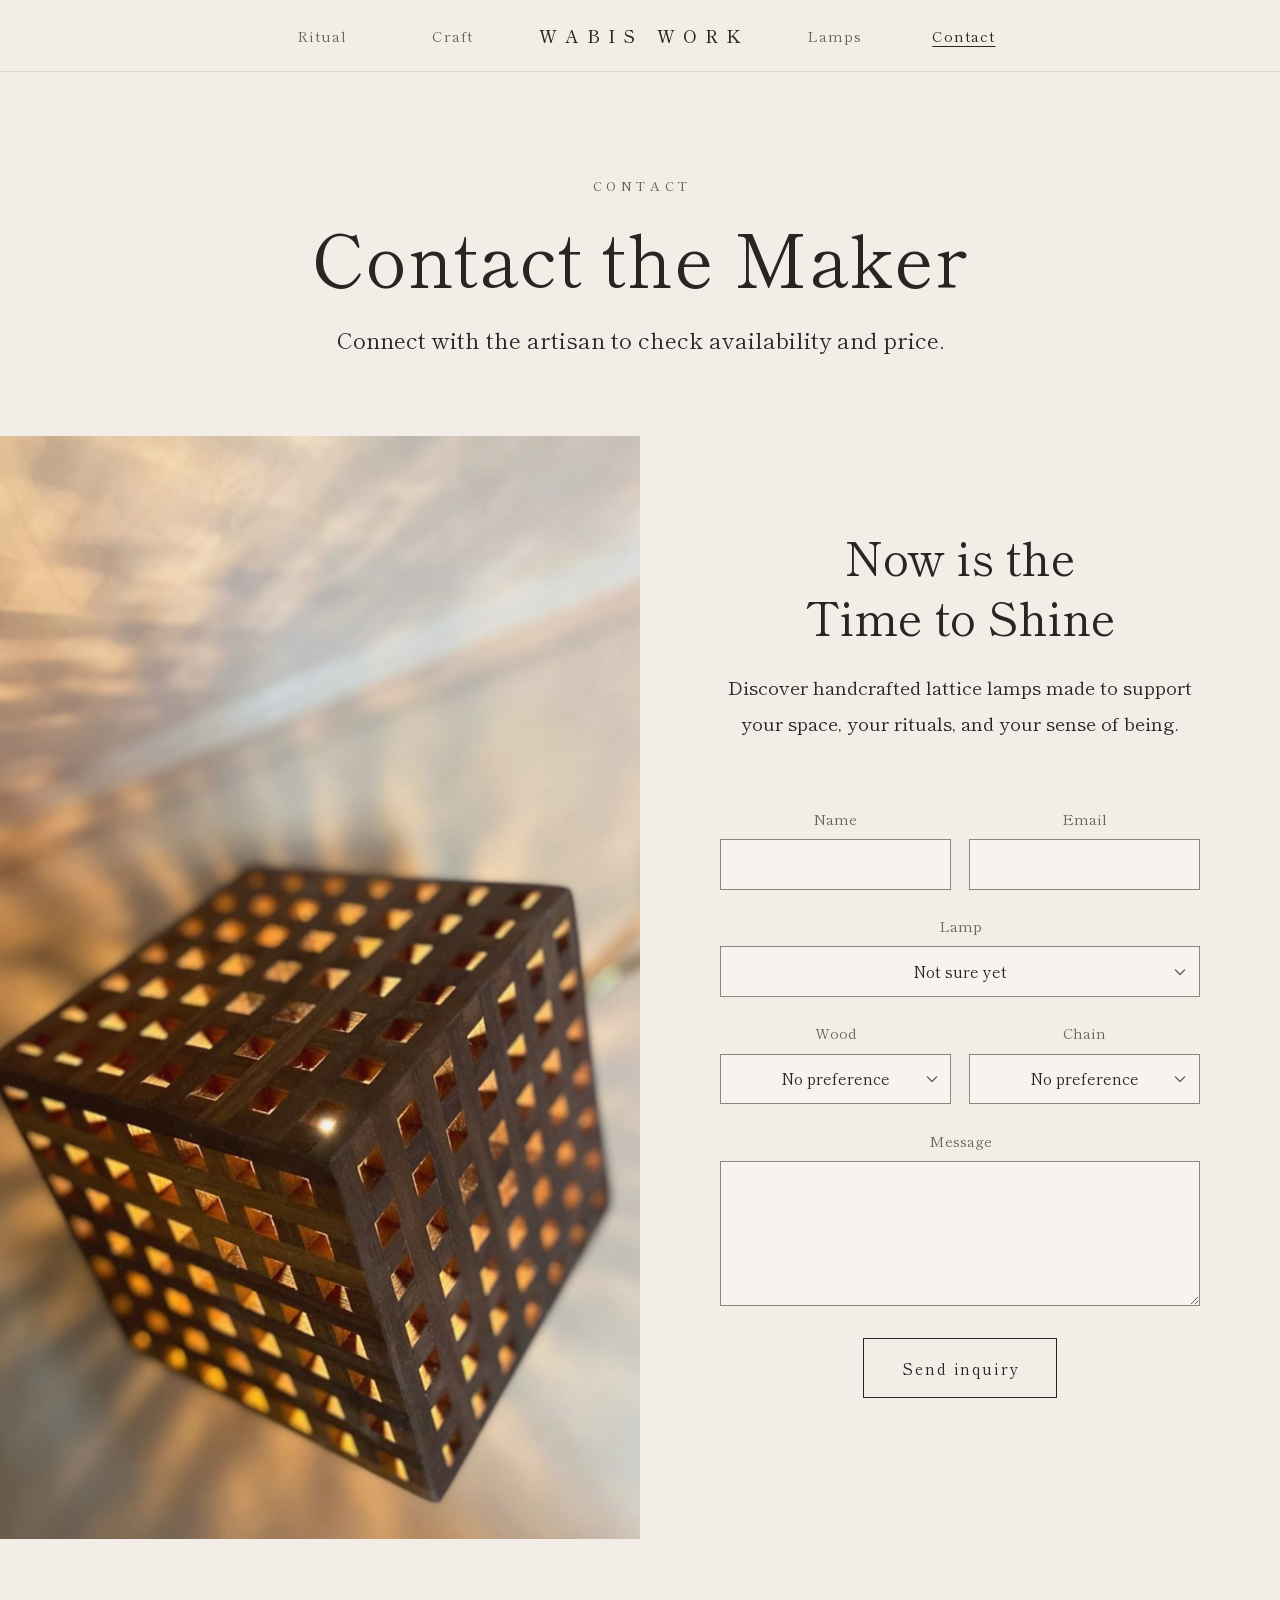
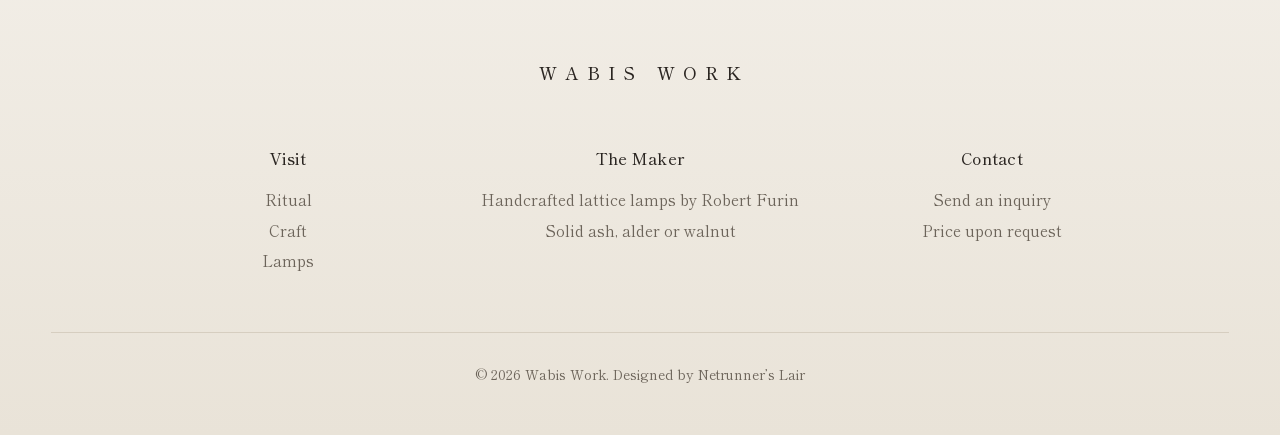
==== contact.html @ 028dddb4 "Multi-page site and side-by-side intro" ====
<!doctype html>
<html lang="en">
<head>
<meta charset="utf-8">
<meta name="viewport" content="width=device-width, initial-scale=1">
<title>Contact | Wabis Work</title>
<meta name="description" content="Contact Robert Furin of Wabis Work to check availability and price.">
<!-- DRAFT: keeps search engines away while this is a preview. Remove at launch. -->
<meta name="robots" content="noindex, nofollow">
<meta name="theme-color" content="#F2EEE7">
<meta property="og:type" content="website">
<meta property="og:title" content="Contact | Wabis Work">
<meta property="og:description" content="Contact Robert Furin of Wabis Work to check availability and price.">
<meta property="og:image" content="https://alexblakepires-lgtm.github.io/wabis-work/images/og.jpg">
<meta name="twitter:card" content="summary_large_image">
<link rel="icon" href="data:,">
<link rel="preload" href="fonts/shippori-mincho-latin-400-normal.woff2" as="font" type="font/woff2" crossorigin>
<link rel="stylesheet" href="styles.css">
<script>document.documentElement.className = 'js';</script>
</head>
<body>
<a class="skip" href="#main">Skip to content</a>
<header class="site-head">
  <div class="head-row">
    <nav class="head-nav head-nav--left" aria-label="Story">
      <a href="ritual.html">Ritual</a>
      <a href="craft.html">Craft</a>
    </nav>
    <a class="wordmark" href="index.html">Wabis Work</a>
    <nav class="head-nav head-nav--right" aria-label="Lamps and contact">
      <a href="lamps.html">Lamps</a>
      <a href="contact.html" aria-current="page">Contact</a>
    </nav>
  </div>
</header>
<main id="main">
  <section class="page-title">
    <div class="wrap stack" data-reveal>
      <p class="spaced">Contact</p>
      <h1 class="gap-s">Contact the Maker</h1>
      <p class="lead narrow">Connect with the artisan to check availability and price.</p>
    </div>
  </section>
  <section class="split">
    <div class="split-media" data-live><img src="images/contact.jpg" width="1120" height="1400" alt="A lattice cube seen from above, its glow spreading in rays across a pale floor." loading="lazy" decoding="async" onerror="this.remove()"></div>
    <div class="split-words"><div class="inner stack" data-reveal>
      <h2>Now is the Time to Shine</h2>
      <p>Discover handcrafted lattice lamps made to support your space, your rituals, and your sense of being.</p>
      <form id="inquiry" class="form gap-l">
        <div class="half"><label for="name">Name</label><input id="name" name="name" type="text" autocomplete="name" required></div>
        <div class="half"><label for="email">Email</label><input id="email" name="email" type="email" autocomplete="email" required></div>
        <div class="full"><label for="lamp">Lamp</label><select id="lamp" name="lamp"><option>Not sure yet</option><option>Made to order: Cube</option><option>Made to order: Tower</option><option>Small Cube, dark wood</option><option>Small Tower, light wood</option><option>Small Cube, mid-dark wood</option><option>Small Tower, dark wood</option><option>Small Tower, mixed wood</option><option>Small Tower, mid-dark wood</option></select></div>
        <div class="half"><label for="wood">Wood</label><select id="wood" name="wood"><option>No preference</option><option>Ash</option><option>Alder</option><option>Walnut</option></select></div>
        <div class="half"><label for="chain">Chain</label><select id="chain" name="chain"><option>No preference</option><option>Black</option><option>Antique brass</option><option>Polished brass</option></select></div>
        <div class="full"><label for="message">Message</label><textarea id="message" name="message" rows="5"></textarea></div>
        <div class="full"><button class="btn" type="submit">Send inquiry</button></div>
        <p id="form-note" class="form-note full" role="status" aria-live="polite"></p>
      </form>
    </div></div>
  </section>
</main>
<footer class="site-foot">
  <div class="wrap">
    <p class="wordmark">Wabis Work</p>
    <div class="foot-cols">
      <div>
        <h3>Visit</h3>
        <ul>
          <li><a href="ritual.html">Ritual</a></li>
          <li><a href="craft.html">Craft</a></li>
          <li><a href="lamps.html">Lamps</a></li>
        </ul>
      </div>
      <div>
        <h3>The Maker</h3>
        <p>Handcrafted lattice lamps by Robert Furin</p>
        <p>Solid ash, alder or walnut</p>
      </div>
      <div>
        <h3>Contact</h3>
        <p><a href="contact.html">Send an inquiry</a></p>
        <p>Price upon request</p>
      </div>
    </div>
    <p class="foot-base">© 2026 Wabis Work. Designed by Netrunner’s Lair</p>
  </div>
</footer>
<script src="site.js" defer></script>
</body>
</html>
---- styles.css ----
/* Wabis Work, Lattice Lamp Collection.
   Structure after nakashimawoodworkers.com: a short home page of teasers, each opening its own page.
   Full screen width, photos to the edge with the words beside them, one light page tone,
   and pages that cross-fade into each other instead of jumping. */

@font-face { font-family: "Shippori Mincho"; font-style: normal; font-weight: 400; font-display: swap; src: url("fonts/shippori-mincho-latin-400-normal.woff2") format("woff2"); }
@font-face { font-family: "Shippori Mincho"; font-style: normal; font-weight: 500; font-display: swap; src: url("fonts/shippori-mincho-latin-500-normal.woff2") format("woff2"); }

/* Moving between pages: a slow cross-fade; the header stays still */
@view-transition { navigation: auto; }
::view-transition-old(root), ::view-transition-new(root) { animation-duration: 0.7s; animation-timing-function: ease; }
.site-head { view-transition-name: site-head; }

:root {
  --paper: #F2EEE7;
  --deep: #E9E3D8;
  --ink: #2A2521;
  --soft: #6C645A;
  --line: #D6CEC0;
  --field: #8E867A;
  --font: "Shippori Mincho", "Hiragino Mincho ProN", "Yu Mincho", "Iowan Old Style", "Palatino Linotype", Palatino, Georgia, serif;
  --pad: clamp(1.25rem, 4vw, 4rem);
  --head: 4.5rem;
  --section: clamp(4.5rem, 9vw, 8rem);
}

*, *::before, *::after { box-sizing: border-box; }
html { -webkit-text-size-adjust: 100%; text-size-adjust: 100%; }
body { margin: 0; background: var(--paper); color: var(--ink); font-family: var(--font); font-size: clamp(1.0625rem, 0.99rem + 0.32vw, 1.1875rem); line-height: 1.9; text-align: center; -webkit-font-smoothing: antialiased; -moz-osx-font-smoothing: grayscale; text-rendering: optimizeLegibility; }
h1, h2, h3, p, figure, blockquote, ul, ol { margin: 0; }
ul, ol { padding: 0; list-style: none; }
h1, h2, h3 { font-weight: 400; }
h1, h2, h3, p, li { text-wrap: balance; }
img { display: block; max-width: 100%; }
a { color: inherit; text-decoration-thickness: 1px; text-underline-offset: 0.28em; }
button { font: inherit; color: inherit; }
:focus-visible { outline: 2px solid currentColor; outline-offset: 4px; }
::selection { background: var(--ink); color: var(--paper); }
.vh { position: absolute; width: 1px; height: 1px; overflow: hidden; clip-path: inset(50%); white-space: nowrap; }
.skip { position: absolute; left: 50%; top: 0; transform: translate(-50%, -120%); background: var(--ink); color: var(--paper); padding: 0.6em 1.4em; text-decoration: none; z-index: 30; }
.skip:focus { transform: translate(-50%, 0); }

/* Type */
h1 { font-size: clamp(2.2rem, 1.2rem + 4.2vw, 4.6rem); line-height: 1.18; letter-spacing: 0.01em; }
h2 { font-size: clamp(1.8rem, 1.15rem + 2.5vw, 2.9rem); line-height: 1.3; }
h3 { font-size: 1.2rem; font-weight: 500; line-height: 1.5; letter-spacing: 0.02em; }
.lead { font-size: clamp(1.12rem, 1rem + 0.55vw, 1.4rem); line-height: 1.75; }
.statement { font-size: clamp(1.3rem, 1.05rem + 1.1vw, 1.85rem); line-height: 1.55; }
.statement .line { display: block; text-wrap: balance; }
.spaced { font-size: 0.8rem; font-weight: 500; letter-spacing: 0.36em; padding-left: 0.36em; text-transform: uppercase; color: var(--soft); }
.quiet { color: var(--soft); }

/* Layout */
.wrap { width: 100%; max-width: 90rem; margin-inline: auto; padding-inline: var(--pad); }
.narrow { max-width: 38rem; margin-inline: auto; }
.stack > * + * { margin-top: var(--flow, 1.4rem); }
.gap-s { --flow: 0.8rem; }
.gap-m { --flow: 2.2rem; }
.gap-l { --flow: clamp(2.75rem, 5vw, 4.5rem); }
.band { padding-block: var(--section); }
.band--soft { background: linear-gradient(to bottom, var(--paper) 0, var(--deep) clamp(5rem, 12vw, 9rem), var(--deep) calc(100% - clamp(5rem, 12vw, 9rem)), var(--paper) 100%); }
.page-title { padding-block: clamp(3.5rem, 8vw, 6.5rem) clamp(3rem, 6vw, 5rem); }
.page-title h1 { max-width: 16em; margin-inline: auto; }

/* Header */
.site-head { position: sticky; top: 0; z-index: 20; height: var(--head); background: rgba(242, 238, 231, 0.92); border-bottom: 1px solid rgba(214, 206, 192, 0.7); -webkit-backdrop-filter: blur(12px); backdrop-filter: blur(12px); }
.head-row { display: grid; grid-template-columns: 1fr auto 1fr; align-items: center; height: 100%; padding-inline: var(--pad); }
.head-nav { display: flex; gap: clamp(1.25rem, 3.5vw, 3rem); }
.head-nav--left { justify-content: flex-end; padding-right: clamp(1.5rem, 4.5vw, 4rem); }
.head-nav--right { justify-content: flex-start; padding-left: clamp(1.5rem, 4.5vw, 4rem); }
.head-nav a { width: 5.5em; padding: 0.6em 0; font-size: 0.92rem; letter-spacing: 0.08em; text-decoration: none; color: var(--soft); }
.head-nav--left a { text-align: right; }
.head-nav--right a { text-align: left; }
.head-nav a:hover, .head-nav a[aria-current="page"] { color: var(--ink); }
.head-nav a[aria-current="page"] { text-decoration: underline; }
.wordmark { display: inline-block; font-size: clamp(0.95rem, 0.9rem + 0.3vw, 1.1rem); font-weight: 500; letter-spacing: 0.46em; padding-left: 0.46em; text-transform: uppercase; text-decoration: none; white-space: nowrap; }

/* Buttons and the quiet "more" link */
.btn { display: inline-block; padding: 0.95em 2.4em 0.95em 2.52em; border: 1px solid currentColor; background: transparent; font-size: 0.95rem; letter-spacing: 0.12em; text-decoration: none; cursor: pointer; transition: background-color 0.25s ease, color 0.25s ease, border-color 0.25s ease; }
.btn:hover { background: var(--ink); color: var(--paper); border-color: var(--ink); }
.more { display: inline-block; padding: 0.4em 0.2em; font-size: 0.95rem; letter-spacing: 0.1em; text-decoration: underline; }
.more:hover { color: var(--soft); }

/* Hero slideshow */
.hero { position: relative; height: calc(100vh - var(--head) - 6rem); height: calc(100svh - var(--head) - 6rem); min-height: 28rem; overflow: hidden; background: #6E5A44; }
.slide { position: absolute; inset: 0; width: 100%; height: 100%; object-fit: cover; opacity: 0; transition: opacity 2.2s ease; }
.slide.is-on { opacity: 1; }
.js .slide.is-on { animation: drift 9s ease-out both; }
@keyframes drift { from { transform: scale(1.06); } to { transform: scale(1); } }
.hero::after { content: ""; position: absolute; inset: auto 0 0 0; height: 5rem; background: linear-gradient(to top, rgba(30, 22, 14, 0.35), rgba(30, 22, 14, 0)); pointer-events: none; }
.dots { position: absolute; z-index: 2; left: 50%; bottom: 1.25rem; transform: translateX(-50%); display: flex; gap: 0.25rem; }
.dots button { width: 2.25rem; height: 1.6rem; padding: 0; border: 0; background: none; cursor: pointer; }
.dots button::before { content: ""; display: block; width: 100%; height: 1px; background: rgba(251, 247, 240, 0.45); }
.dots button[aria-current="true"]::before { height: 2px; background: #FBF7F0; }
.intro { padding-top: clamp(2.5rem, 5vw, 4rem); }
.intro h1 { max-width: 18em; margin-inline: auto; }

/* Home intro: the problem and the answer side by side, mirrored on the centre line.
   Left is flat and cool (ordinary light), right is warm with a glow (the lamp). The eye moves from the noise into the light. */
.duo { position: relative; display: grid; grid-template-columns: 1fr 1fr; }
.duo::before { content: ""; position: absolute; left: 50%; top: 18%; bottom: 18%; width: 1px; background: var(--line); }
.duo-side { display: flex; align-items: center; padding: clamp(4.5rem, 10vw, 9rem) clamp(1.5rem, 6vw, 6.5rem); }
.duo-text { max-width: 30rem; }
.duo-dim { justify-content: flex-end; text-align: right; background: linear-gradient(to right, #E7E3DC, #EEEAE3); color: #4A443E; }
.duo-dim .lead, .duo-dim p { color: #6E6861; }
.duo-dim h2 { color: #4A443E; }
.duo-glow { justify-content: flex-start; text-align: left; background: radial-gradient(ellipse 85% 75% at 30% 50%, #FBF1DD 0%, #F6EBDB 38%, var(--paper) 78%); }
.duo-glow h1 { font-size: clamp(2.2rem, 1rem + 3.4vw, 4.2rem); }
.duo .spaced { padding-left: 0; }
.duo-dim .spaced { padding-right: 0; margin-right: -0.36em; }
@media (max-width: 56rem) {
  .duo { grid-template-columns: 1fr; }
  .duo::before { left: 30%; right: 30%; top: 50%; bottom: auto; width: auto; height: 1px; }
  .duo-side { justify-content: center; text-align: center; padding-block: clamp(3.5rem, 12vw, 5rem); }
  .duo-dim { background: linear-gradient(to bottom, #E7E3DC, #EEEAE3); }
  .duo-glow { background: radial-gradient(ellipse 90% 70% at 50% 45%, #FBF1DD 0%, #F6EBDB 40%, var(--paper) 80%); }
}

/* Split: a photo to the edge of the screen, the words in the other half; sides alternate */
.split { display: grid; grid-template-columns: 1fr 1fr; min-height: min(92vh, 62rem); }
.split--short { min-height: min(78vh, 52rem); }
.split-media { position: relative; display: block; min-height: 26rem; background: #D9D0C1; overflow: hidden; }
.split-media img { position: absolute; inset: 0; width: 100%; height: 100%; object-fit: cover; }
.split-words { display: flex; flex-direction: column; justify-content: center; padding: clamp(3rem, 7vw, 7rem) clamp(1.5rem, 6vw, 7rem); }
.split-words > .inner { max-width: 30rem; margin-inline: auto; }
.split--flip .split-media { order: 2; }

/* Frames in grids */
.frame { position: relative; display: block; overflow: hidden; background: linear-gradient(180deg, #E3DDD1, #D6CDBD); }
.frame img { position: absolute; inset: 0; width: 100%; height: 100%; object-fit: cover; }
.r45 { aspect-ratio: 4 / 5; }
.pair { display: grid; grid-template-columns: 1fr 1fr; gap: clamp(0.75rem, 1.6vw, 1.5rem); max-width: 72rem; margin-inline: auto; }
.pair .frame { aspect-ratio: 1 / 1; }
.quote p { font-size: clamp(1.12rem, 1rem + 0.55vw, 1.4rem); line-height: 1.75; }
.quote footer { margin-top: 1rem; font-size: 0.92rem; color: var(--soft); }
.specs { border-top: 1px solid var(--line); }
.specs li { padding: 0.75rem 0; border-bottom: 1px solid var(--line); }
.letgo { color: var(--soft); }
.letgo li + li { margin-top: 0.6rem; }

/* Three steps */
.steps-list { display: grid; grid-template-columns: repeat(3, 1fr); gap: clamp(2.25rem, 5vw, 6rem); max-width: 72rem; margin-inline: auto; }
.steps-list .num { display: block; font-size: clamp(2.2rem, 1.6rem + 2vw, 3.2rem); line-height: 1; color: var(--soft); }
.steps-list h3 { margin-top: 1.1rem; }
.steps-list p { margin-top: 0.5rem; max-width: 18em; margin-inline: auto; }

/* Made your way */
.choose { max-width: 60rem; margin-inline: auto; }
.choose .group > h3 { margin-bottom: 1.4rem; }
.choose .group + .group { margin-top: clamp(2.75rem, 5vw, 4rem); padding-top: clamp(2.75rem, 5vw, 4rem); border-top: 1px solid var(--line); }
.options { display: flex; flex-wrap: wrap; justify-content: center; gap: clamp(1rem, 3vw, 2.5rem); }
.opt { display: flex; flex-direction: column; align-items: center; gap: 0.8rem; padding: 0; border: 0; background: none; cursor: pointer; color: var(--soft); }
.opt[aria-pressed="true"] { color: var(--ink); }
.opt-shape { width: clamp(9.5rem, 22vw, 15rem); }
.opt-shape .frame { width: 100%; outline: 1px solid transparent; outline-offset: 6px; transition: outline-color 0.2s ease; }
.opt-round { width: 7.5rem; }
.swatch { display: block; width: clamp(4.5rem, 10vw, 6.25rem); aspect-ratio: 1 / 1; border-radius: 50%; overflow: hidden; outline: 1px solid transparent; outline-offset: 6px; transition: outline-color 0.2s ease; }
.swatch img { width: 100%; height: 100%; object-fit: cover; }
.opt:hover .frame, .opt:hover .swatch { outline-color: var(--field); }
.opt[aria-pressed="true"] .frame, .opt[aria-pressed="true"] .swatch { outline-color: var(--ink); }
.opt-name { font-size: 1rem; letter-spacing: 0.04em; }
.choice-line { min-height: 1.9em; }

/* Collection */
.filter { display: flex; justify-content: center; flex-wrap: wrap; gap: 0.25rem 0.5rem; }
.filter button { padding: 0.55em 1.3em; border: 1px solid transparent; background: none; cursor: pointer; font-size: 0.95rem; letter-spacing: 0.08em; color: var(--soft); }
.filter button[aria-pressed="true"] { border-color: var(--ink); color: var(--ink); }
.filter button:hover { color: var(--ink); }
.lamps { --g: clamp(1rem, 2.4vw, 2.5rem); display: flex; flex-wrap: wrap; justify-content: center; gap: clamp(2.5rem, 5vw, 4.5rem) var(--g); max-width: 84rem; margin-inline: auto; }
.lamps > li { width: calc((100% - 2 * var(--g)) / 3); }
.lamps > li[hidden] { display: none; }
.lamps .frame { width: 100%; }
.lamps h3 { margin-top: 1.2rem; font-size: 1.15rem; }
.lamps p { font-size: 0.95rem; line-height: 1.6; color: var(--soft); }
.lamps a { display: inline-block; margin-top: 0.2rem; padding: 0.45em 0.8em; font-size: 0.9rem; letter-spacing: 0.06em; }

/* Inquiry form */
.form { display: grid; grid-template-columns: repeat(6, 1fr); gap: 1.4rem 1.1rem; }
.form .half { grid-column: span 3; }
.form .full { grid-column: 1 / -1; }
.form label { display: block; margin-bottom: 0.4rem; font-size: 0.92rem; color: var(--soft); }
.form input, .form select, .form textarea { width: 100%; margin: 0; padding: 0.8em 0.9em; border: 1px solid var(--field); border-radius: 0; background: rgba(255, 255, 255, 0.35); color: var(--ink); font: inherit; font-size: 0.98rem; line-height: 1.5; text-align: center; -webkit-appearance: none; appearance: none; }
.form select { text-align-last: center; padding-inline: 1.9em; background-image: url("data:image/svg+xml,%3Csvg xmlns='http://www.w3.org/2000/svg' width='12' height='8' fill='none' stroke='%236C645A' stroke-width='1.4'%3E%3Cpath d='M1 1.5l5 5 5-5'/%3E%3C/svg%3E"); background-repeat: no-repeat; background-position: right 0.8em center; }
.form textarea { min-height: 8.5rem; text-align: left; resize: vertical; }
.form-note { min-height: 1.9em; font-size: 0.95rem; color: var(--soft); }

/* Footer */
.site-foot { padding: var(--section) 0 clamp(2rem, 4vw, 3rem); background: linear-gradient(to bottom, var(--paper), var(--deep)); }
.foot-cols { display: grid; grid-template-columns: 1fr 1fr 1fr; gap: 2rem; max-width: 64rem; margin: clamp(2.5rem, 5vw, 3.5rem) auto 0; }
.foot-cols h3 { font-size: 1rem; margin-bottom: 0.9rem; }
.foot-cols p, .foot-cols li { font-size: 0.95rem; line-height: 2; color: var(--soft); }
.foot-cols a { text-decoration: none; }
.foot-cols a:hover { text-decoration: underline; color: var(--ink); }
.foot-base { margin-top: clamp(2.5rem, 5vw, 3.5rem); padding-top: 1.75rem; border-top: 1px solid var(--line); font-size: 0.86rem; color: var(--soft); }

/* Tablet and phone */
@media (max-width: 56rem) {
  .split, .split--short { grid-template-columns: 1fr; min-height: 0; }
  .split-media { min-height: 0; aspect-ratio: 4 / 5; max-height: 80vh; width: 100%; }
  .split--flip .split-media { order: 0; }
  .steps-list { grid-template-columns: 1fr; gap: 2.75rem; }
  .lamps > li { width: calc((100% - var(--g)) / 2); }
  .foot-cols { grid-template-columns: 1fr; gap: 2.25rem; }
}
@media (max-width: 40rem) {
  :root { --head: 6rem; }
  .head-row { grid-template-columns: 1fr 1fr; grid-template-rows: auto auto; align-content: center; row-gap: 0.15rem; }
  .head-row .wordmark { grid-column: 1 / -1; grid-row: 1; justify-self: center; }
  .head-nav { gap: 1rem; }
  .head-nav--left { grid-row: 2; padding-right: 0.5rem; }
  .head-nav--right { grid-row: 2; padding-left: 0.5rem; }
  .head-nav a { width: auto; min-width: 4.4em; font-size: 0.86rem; padding: 0.45em 0; }
  .form .half { grid-column: 1 / -1; }
}
/* Alive: photos that answer the cursor and the scroll (driven by site.js), words that rise into place */
[data-live] { overflow: hidden; }
[data-live] img { will-change: transform; transform: scale(1.1); }
.js [data-reveal] { opacity: 0; transform: translateY(22px); transition: opacity 1.1s ease, transform 1.3s cubic-bezier(0.2, 0.7, 0.2, 1); }
.js [data-reveal].is-in { opacity: 1; transform: none; }

@media (prefers-reduced-motion: reduce) {
  [data-live] img { transform: none !important; }
  .js [data-reveal] { opacity: 1; transform: none; transition: none; }
  ::view-transition-old(root), ::view-transition-new(root) { animation: none; }
  .slide { transition: none; }
  .js .slide.is-on { animation: none; }
  .btn, .opt .frame, .opt .swatch, .split-media img { transition: none; }
}
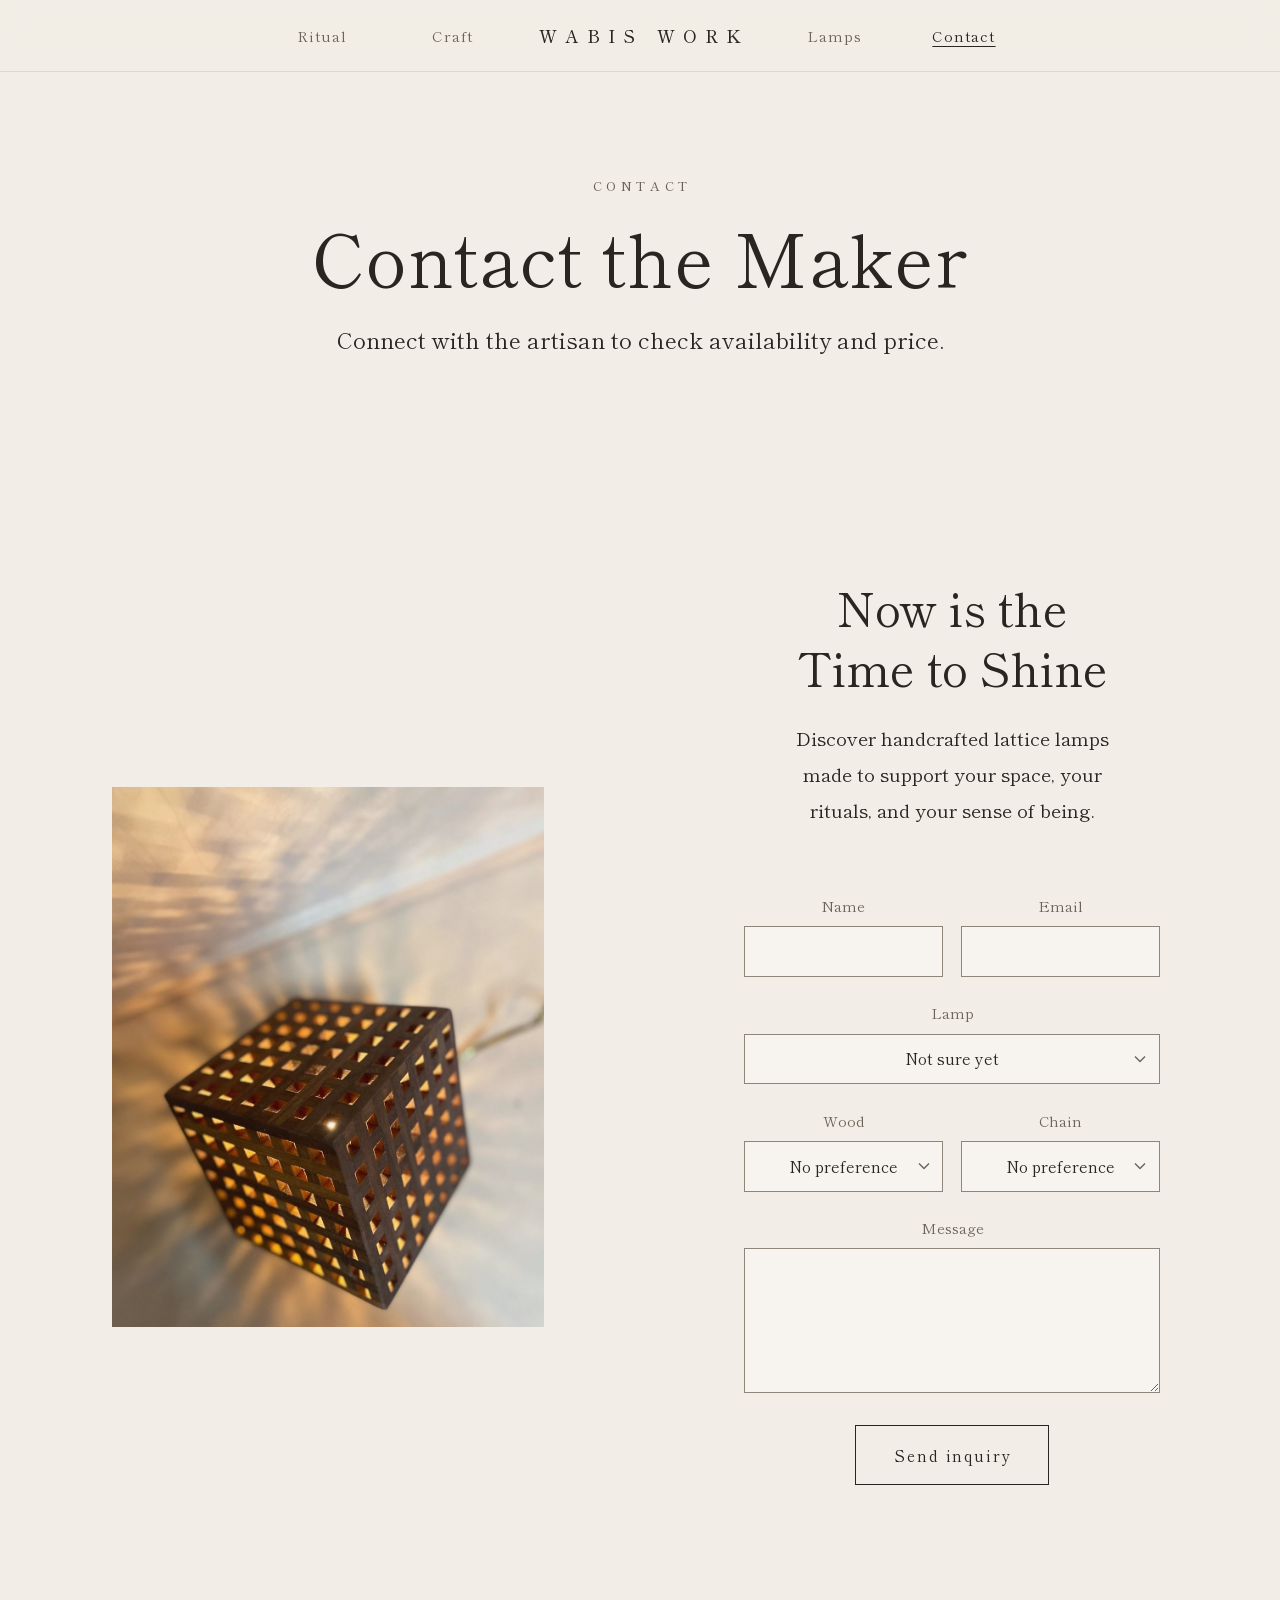
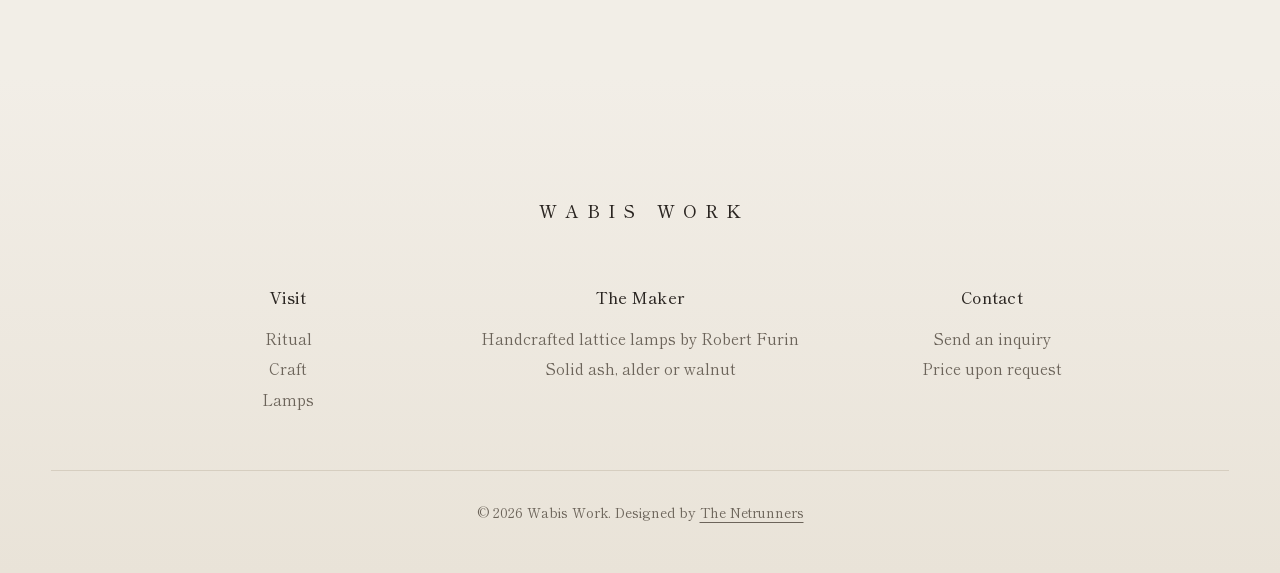
==== commit 3a0d2f04: "Tilt motion and The Netrunners credit" ====
--- a/contact.html
+++ b/contact.html
@@ -82,7 +82,7 @@
         <p>Price upon request</p>
       </div>
     </div>
-    <p class="foot-base">© 2026 Wabis Work. Designed by Netrunner’s Lair</p>
+    <p class="foot-base">© 2026 Wabis Work. Designed by <a href="https://nrlstudios.com" rel="noopener">The Netrunners</a></p>
   </div>
 </footer>
 <script src="site.js" defer></script>
--- a/styles.css
+++ b/styles.css
@@ -8,7 +8,7 @@
 
 /* Moving between pages: a slow cross-fade; the header stays still */
 @view-transition { navigation: auto; }
-::view-transition-old(root), ::view-transition-new(root) { animation-duration: 0.7s; animation-timing-function: ease; }
+::view-transition-old(root), ::view-transition-new(root) { animation-duration: 1.3s; animation-timing-function: cubic-bezier(0.4, 0, 0.2, 1); }
 .site-head { view-transition-name: site-head; }
 
 :root {
@@ -82,11 +82,13 @@
 .more:hover { color: var(--soft); }
 
 /* Hero slideshow */
-.hero { position: relative; height: calc(100vh - var(--head) - 6rem); height: calc(100svh - var(--head) - 6rem); min-height: 28rem; overflow: hidden; background: #6E5A44; }
-.slide { position: absolute; inset: 0; width: 100%; height: 100%; object-fit: cover; opacity: 0; transition: opacity 2.2s ease; }
+.hero { position: relative; height: calc(100vh - var(--head) - 6rem); height: calc(100svh - var(--head) - 6rem); min-height: 28rem; overflow: hidden; background: #6E5A44; cursor: grab; touch-action: pan-y; user-select: none; -webkit-user-select: none; }
+.hero.is-dragging { cursor: grabbing; }
+.hero:focus-visible { outline-offset: -6px; }
+.slide { position: absolute; inset: 0; width: 100%; height: 100%; object-fit: cover; transform: scale(1.06); will-change: translate; opacity: 0; transition: opacity 3.6s cubic-bezier(0.4, 0, 0.2, 1); }
 .slide.is-on { opacity: 1; }
-.js .slide.is-on { animation: drift 9s ease-out both; }
-@keyframes drift { from { transform: scale(1.06); } to { transform: scale(1); } }
+.js .slide.is-on { animation: drift 16s cubic-bezier(0.25, 0.1, 0.25, 1) both; }
+@keyframes drift { from { transform: scale(1.1); } to { transform: scale(1.06); } }
 .hero::after { content: ""; position: absolute; inset: auto 0 0 0; height: 5rem; background: linear-gradient(to top, rgba(30, 22, 14, 0.35), rgba(30, 22, 14, 0)); pointer-events: none; }
 .dots { position: absolute; z-index: 2; left: 50%; bottom: 1.25rem; transform: translateX(-50%); display: flex; gap: 0.25rem; }
 .dots button { width: 2.25rem; height: 1.6rem; padding: 0; border: 0; background: none; cursor: pointer; }
@@ -95,34 +97,13 @@
 .intro { padding-top: clamp(2.5rem, 5vw, 4rem); }
 .intro h1 { max-width: 18em; margin-inline: auto; }
 
-/* Home intro: the problem and the answer side by side, mirrored on the centre line.
-   Left is flat and cool (ordinary light), right is warm with a glow (the lamp). The eye moves from the noise into the light. */
-.duo { position: relative; display: grid; grid-template-columns: 1fr 1fr; }
-.duo::before { content: ""; position: absolute; left: 50%; top: 18%; bottom: 18%; width: 1px; background: var(--line); }
-.duo-side { display: flex; align-items: center; padding: clamp(4.5rem, 10vw, 9rem) clamp(1.5rem, 6vw, 6.5rem); }
-.duo-text { max-width: 30rem; }
-.duo-dim { justify-content: flex-end; text-align: right; background: linear-gradient(to right, #E7E3DC, #EEEAE3); color: #4A443E; }
-.duo-dim .lead, .duo-dim p { color: #6E6861; }
-.duo-dim h2 { color: #4A443E; }
-.duo-glow { justify-content: flex-start; text-align: left; background: radial-gradient(ellipse 85% 75% at 30% 50%, #FBF1DD 0%, #F6EBDB 38%, var(--paper) 78%); }
-.duo-glow h1 { font-size: clamp(2.2rem, 1rem + 3.4vw, 4.2rem); }
-.duo .spaced { padding-left: 0; }
-.duo-dim .spaced { padding-right: 0; margin-right: -0.36em; }
-@media (max-width: 56rem) {
-  .duo { grid-template-columns: 1fr; }
-  .duo::before { left: 30%; right: 30%; top: 50%; bottom: auto; width: auto; height: 1px; }
-  .duo-side { justify-content: center; text-align: center; padding-block: clamp(3.5rem, 12vw, 5rem); }
-  .duo-dim { background: linear-gradient(to bottom, #E7E3DC, #EEEAE3); }
-  .duo-glow { background: radial-gradient(ellipse 90% 70% at 50% 45%, #FBF1DD 0%, #F6EBDB 40%, var(--paper) 80%); }
-}
-
-/* Split: a photo to the edge of the screen, the words in the other half; sides alternate */
-.split { display: grid; grid-template-columns: 1fr 1fr; min-height: min(92vh, 62rem); }
-.split--short { min-height: min(78vh, 52rem); }
-.split-media { position: relative; display: block; min-height: 26rem; background: #D9D0C1; overflow: hidden; }
+/* Split: a photo and its words side by side, set inside the page with wide margins all round.
+   Photos are modest in size so the page breathes; sides alternate down each page. */
+.split { display: grid; grid-template-columns: 1fr 1fr; align-items: center; gap: clamp(3rem, 8vw, 9rem); max-width: 78rem; margin-inline: auto; padding: clamp(5rem, 11vw, 10rem) var(--pad); }
+.split-media { position: relative; display: block; width: 100%; max-width: 27rem; aspect-ratio: 4 / 5; justify-self: center; overflow: hidden; background: #E3DDD1; }
 .split-media img { position: absolute; inset: 0; width: 100%; height: 100%; object-fit: cover; }
-.split-words { display: flex; flex-direction: column; justify-content: center; padding: clamp(3rem, 7vw, 7rem) clamp(1.5rem, 6vw, 7rem); }
-.split-words > .inner { max-width: 30rem; margin-inline: auto; }
+.split-words { display: flex; flex-direction: column; justify-content: center; }
+.split-words > .inner { max-width: 26rem; margin-inline: auto; }
 .split--flip .split-media { order: 2; }
 
 /* Frames in grids */
@@ -195,8 +176,8 @@
 
 /* Tablet and phone */
 @media (max-width: 56rem) {
-  .split, .split--short { grid-template-columns: 1fr; min-height: 0; }
-  .split-media { min-height: 0; aspect-ratio: 4 / 5; max-height: 80vh; width: 100%; }
+  .split { grid-template-columns: 1fr; gap: 2.5rem; padding-block: clamp(4rem, 12vw, 6rem); }
+  .split-media { max-width: 24rem; }
   .split--flip .split-media { order: 0; }
   .steps-list { grid-template-columns: 1fr; gap: 2.75rem; }
   .lamps > li { width: calc((100% - var(--g)) / 2); }
@@ -214,12 +195,12 @@
 }
 /* Alive: photos that answer the cursor and the scroll (driven by site.js), words that rise into place */
 [data-live] { overflow: hidden; }
-[data-live] img { will-change: transform; transform: scale(1.1); }
-.js [data-reveal] { opacity: 0; transform: translateY(22px); transition: opacity 1.1s ease, transform 1.3s cubic-bezier(0.2, 0.7, 0.2, 1); }
+[data-live] img { will-change: translate; transform: scale(1.1); }
+.js [data-reveal] { opacity: 0; transform: translateY(14px); transition: opacity 2.2s cubic-bezier(0.4, 0, 0.2, 1), transform 2.6s cubic-bezier(0.2, 0.6, 0.2, 1); }
 .js [data-reveal].is-in { opacity: 1; transform: none; }
 
 @media (prefers-reduced-motion: reduce) {
-  [data-live] img { transform: none !important; }
+  [data-live] img, .slide { transform: none !important; translate: none !important; }
   .js [data-reveal] { opacity: 1; transform: none; transition: none; }
   ::view-transition-old(root), ::view-transition-new(root) { animation: none; }
   .slide { transition: none; }
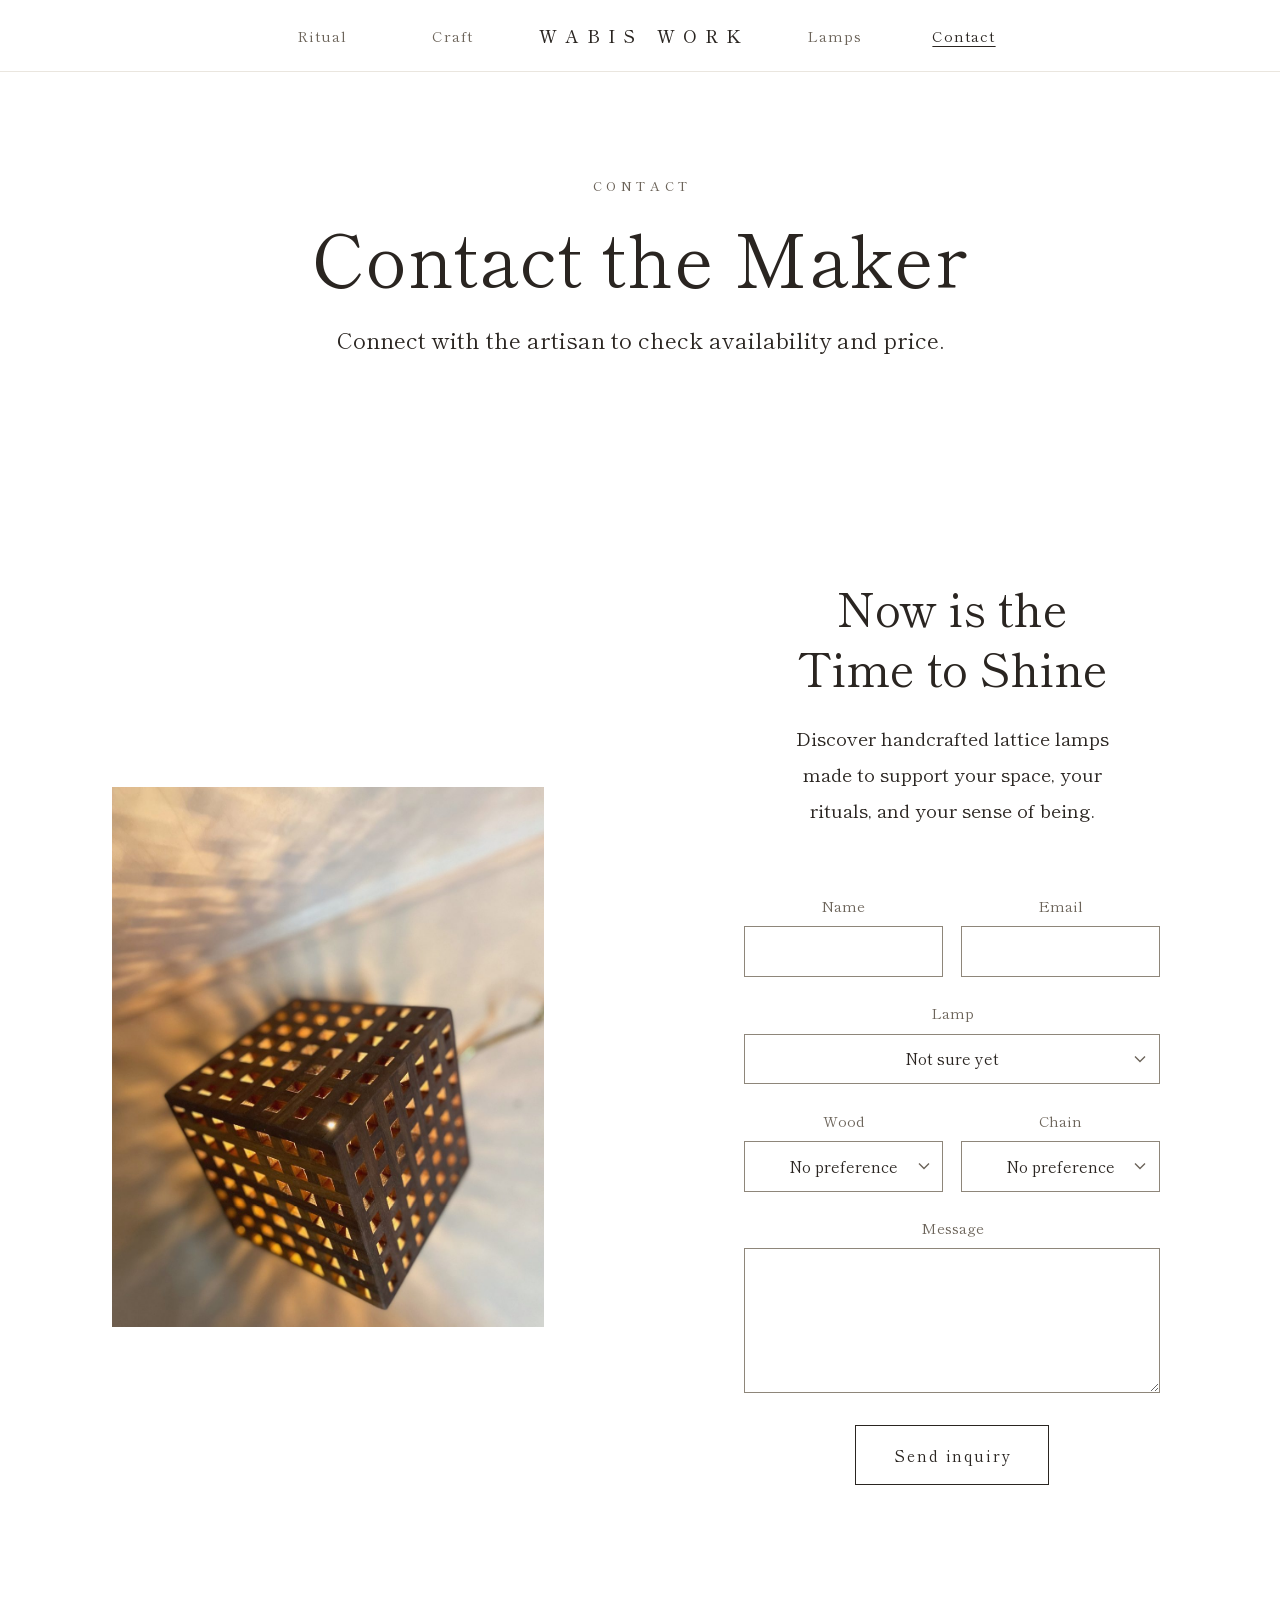
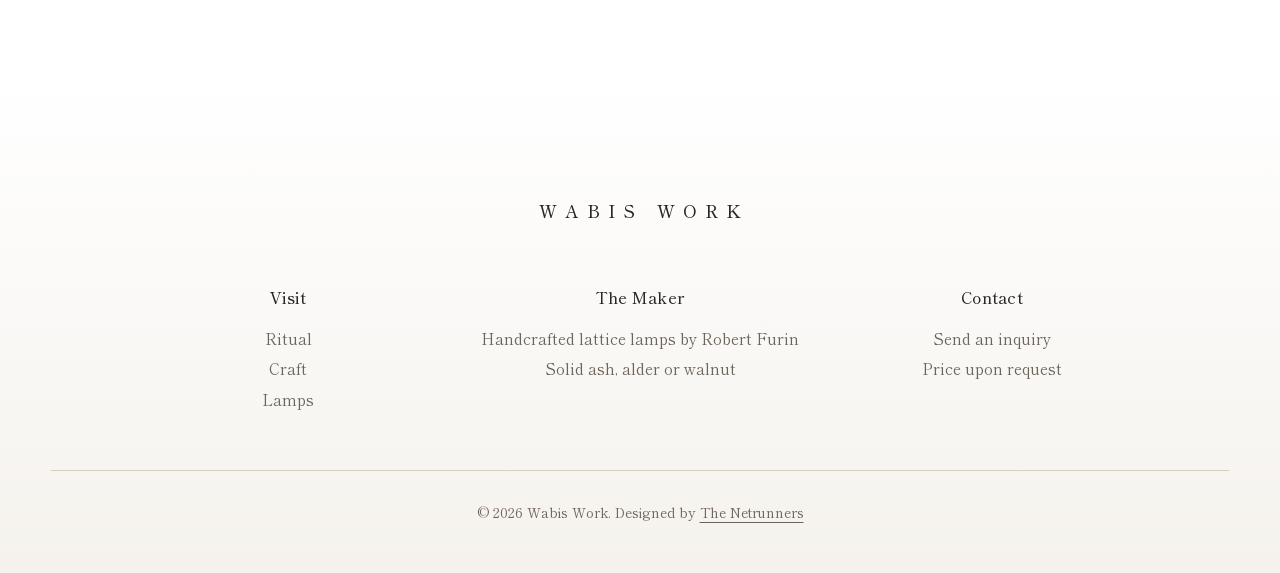
==== commit ef1e24ec: "Full-screen hero, floating header, new hero photos, white page" ====
--- a/contact.html
+++ b/contact.html
@@ -7,7 +7,7 @@
 <meta name="description" content="Contact Robert Furin of Wabis Work to check availability and price.">
 <!-- DRAFT: keeps search engines away while this is a preview. Remove at launch. -->
 <meta name="robots" content="noindex, nofollow">
-<meta name="theme-color" content="#F2EEE7">
+<meta name="theme-color" content="#FFFFFF">
 <meta property="og:type" content="website">
 <meta property="og:title" content="Contact | Wabis Work">
 <meta property="og:description" content="Contact Robert Furin of Wabis Work to check availability and price.">
--- a/styles.css
+++ b/styles.css
@@ -12,8 +12,8 @@
 .site-head { view-transition-name: site-head; }
 
 :root {
-  --paper: #F2EEE7;
-  --deep: #E9E3D8;
+  --paper: #FFFFFF;
+  --deep: #F5F2ED;
   --ink: #2A2521;
   --soft: #6C645A;
   --line: #D6CEC0;
@@ -63,7 +63,7 @@
 .page-title h1 { max-width: 16em; margin-inline: auto; }
 
 /* Header */
-.site-head { position: sticky; top: 0; z-index: 20; height: var(--head); background: rgba(242, 238, 231, 0.92); border-bottom: 1px solid rgba(214, 206, 192, 0.7); -webkit-backdrop-filter: blur(12px); backdrop-filter: blur(12px); }
+.site-head { position: sticky; top: 0; z-index: 20; height: var(--head); background: rgba(255, 255, 255, 0.8); border-bottom: 1px solid rgba(214, 206, 192, 0.5); transition: background-color 0.9s cubic-bezier(0.4, 0, 0.2, 1), border-color 0.9s cubic-bezier(0.4, 0, 0.2, 1); -webkit-backdrop-filter: blur(12px); backdrop-filter: blur(12px); }
 .head-row { display: grid; grid-template-columns: 1fr auto 1fr; align-items: center; height: 100%; padding-inline: var(--pad); }
 .head-nav { display: flex; gap: clamp(1.25rem, 3.5vw, 3rem); }
 .head-nav--left { justify-content: flex-end; padding-right: clamp(1.5rem, 4.5vw, 4rem); }
@@ -82,7 +82,14 @@
 .more:hover { color: var(--soft); }
 
 /* Hero slideshow */
-.hero { position: relative; height: calc(100vh - var(--head) - 6rem); height: calc(100svh - var(--head) - 6rem); min-height: 28rem; overflow: hidden; background: #6E5A44; cursor: grab; touch-action: pan-y; user-select: none; -webkit-user-select: none; }
+/* Home: the header floats over the full-screen hero, tinted and white, then turns to the page white once the hero is passed */
+.home .site-head { position: fixed; left: 0; right: 0; }
+.wordmark, .head-nav a { transition: color 0.9s cubic-bezier(0.4, 0, 0.2, 1); }
+.js .home .site-head:not(.is-solid) { background: rgba(28, 22, 16, 0.22); border-bottom-color: rgba(255, 255, 255, 0.14); }
+.js .home .site-head:not(.is-solid) .wordmark { color: #FFFFFF; }
+.js .home .site-head:not(.is-solid) .head-nav a { color: rgba(255, 255, 255, 0.86); }
+.js .home .site-head:not(.is-solid) .head-nav a:hover { color: #FFFFFF; }
+.hero { position: relative; height: 100vh; height: 100svh; min-height: 30rem; overflow: hidden; background: #6E5A44; cursor: grab; touch-action: pan-y; user-select: none; -webkit-user-select: none; }
 .hero.is-dragging { cursor: grabbing; }
 .hero:focus-visible { outline-offset: -6px; }
 .slide { position: absolute; inset: 0; width: 100%; height: 100%; object-fit: cover; transform: scale(1.06); will-change: translate; opacity: 0; transition: opacity 3.6s cubic-bezier(0.4, 0, 0.2, 1); }
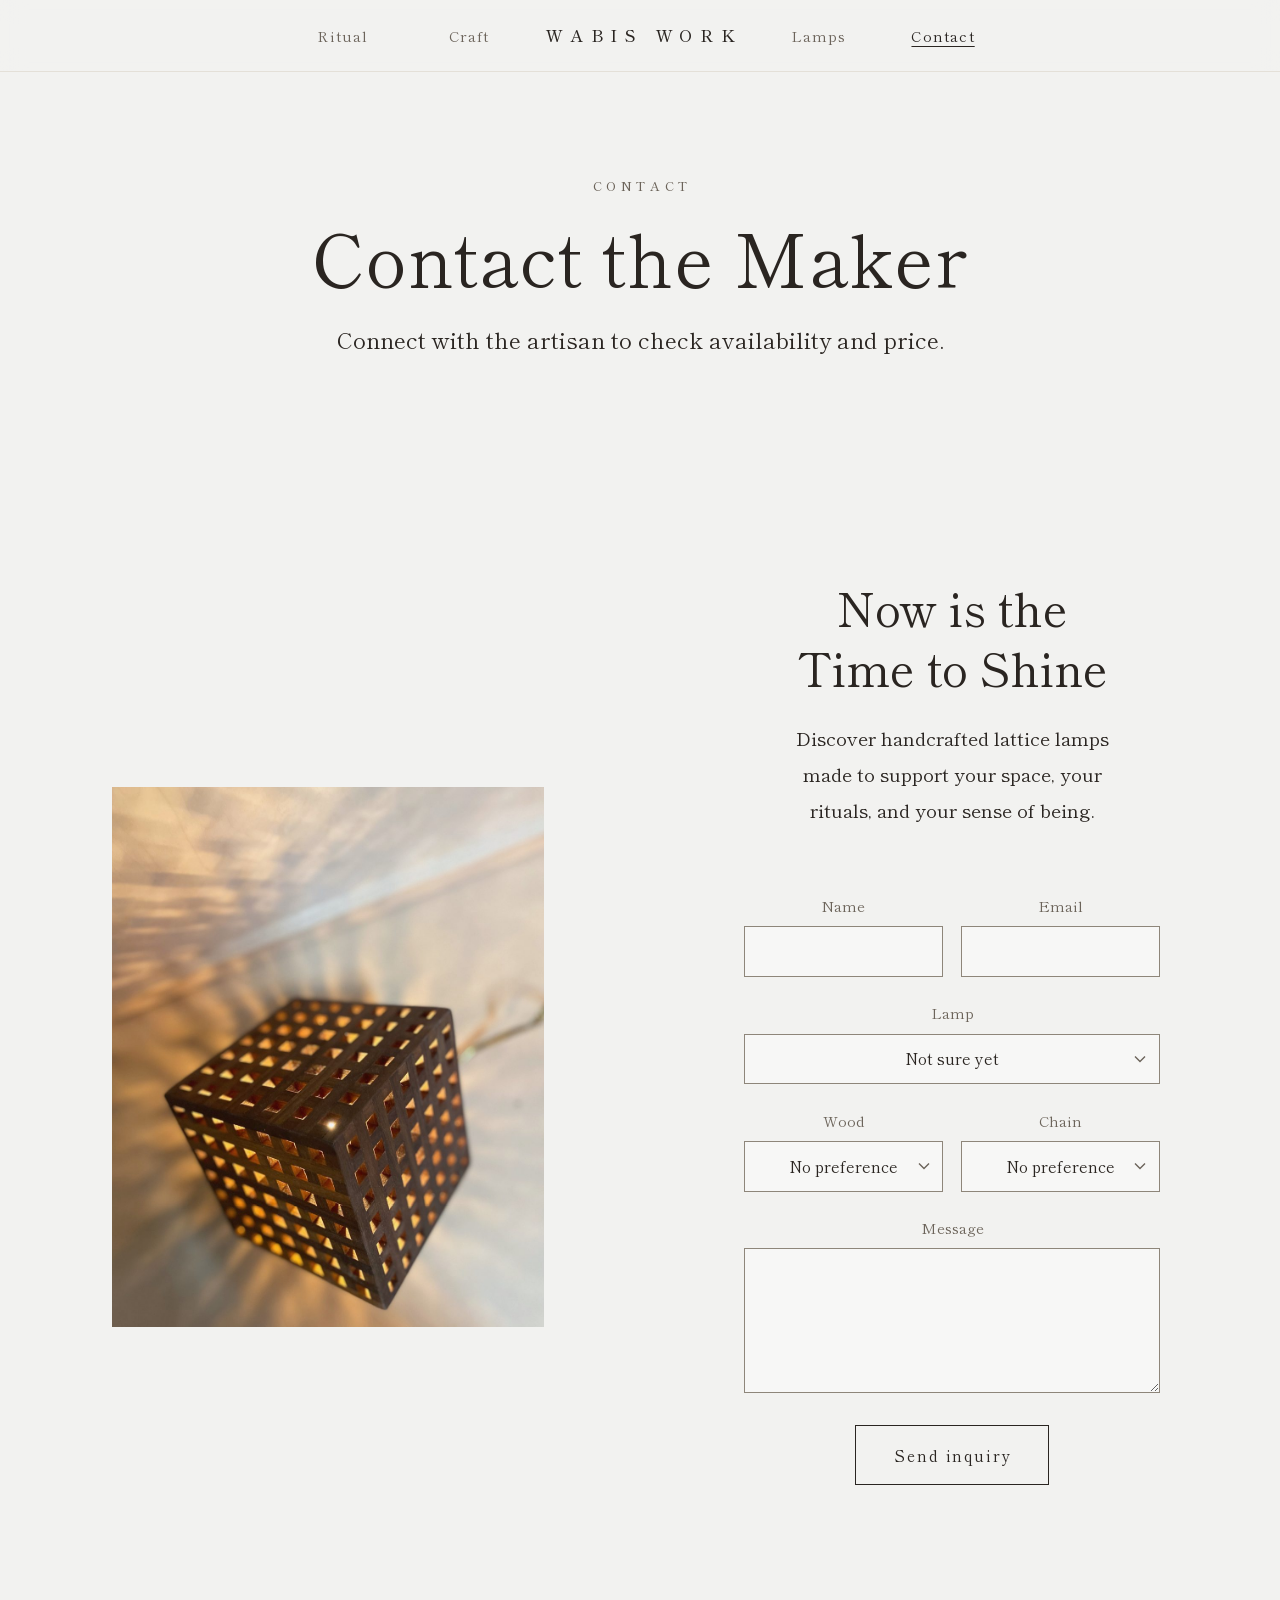
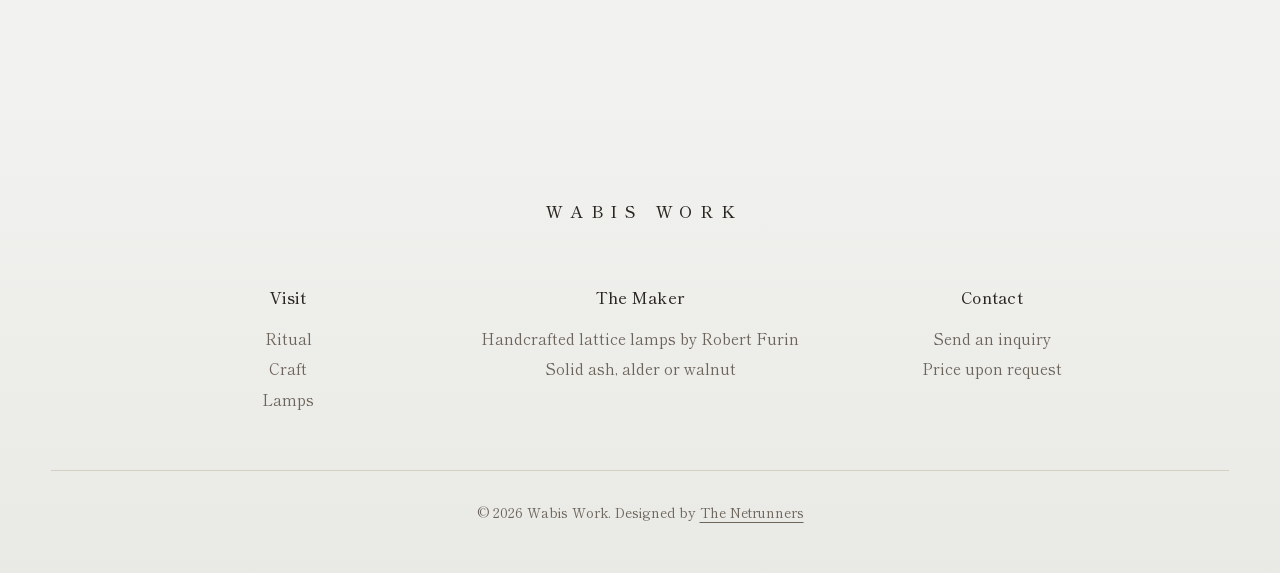
==== commit d1f7f3a0: "Nakashima gray text and moss green titles" ====
--- a/contact.html
+++ b/contact.html
@@ -7,7 +7,7 @@
 <meta name="description" content="Contact Robert Furin of Wabis Work to check availability and price.">
 <!-- DRAFT: keeps search engines away while this is a preview. Remove at launch. -->
 <meta name="robots" content="noindex, nofollow">
-<meta name="theme-color" content="#FFFFFF">
+<meta name="theme-color" content="#F2F2F0">
 <meta property="og:type" content="website">
 <meta property="og:title" content="Contact | Wabis Work">
 <meta property="og:description" content="Contact Robert Furin of Wabis Work to check availability and price.">
--- a/styles.css
+++ b/styles.css
@@ -12,8 +12,8 @@
 .site-head { view-transition-name: site-head; }
 
 :root {
-  --paper: #FFFFFF;
-  --deep: #F5F2ED;
+  --paper: #F2F2F0;
+  --deep: #E9E9E5;
   --ink: #2A2521;
   --soft: #6C645A;
   --line: #D6CEC0;
@@ -63,17 +63,17 @@
 .page-title h1 { max-width: 16em; margin-inline: auto; }
 
 /* Header */
-.site-head { position: sticky; top: 0; z-index: 20; height: var(--head); background: rgba(255, 255, 255, 0.8); border-bottom: 1px solid rgba(214, 206, 192, 0.5); transition: background-color 0.9s cubic-bezier(0.4, 0, 0.2, 1), border-color 0.9s cubic-bezier(0.4, 0, 0.2, 1); -webkit-backdrop-filter: blur(12px); backdrop-filter: blur(12px); }
-.head-row { display: grid; grid-template-columns: 1fr auto 1fr; align-items: center; height: 100%; padding-inline: var(--pad); }
-.head-nav { display: flex; gap: clamp(1.25rem, 3.5vw, 3rem); }
-.head-nav--left { justify-content: flex-end; padding-right: clamp(1.5rem, 4.5vw, 4rem); }
-.head-nav--right { justify-content: flex-start; padding-left: clamp(1.5rem, 4.5vw, 4rem); }
+.site-head { position: sticky; top: 0; z-index: 20; height: var(--head); background: rgba(242, 242, 240, 0.8); border-bottom: 1px solid rgba(214, 206, 192, 0.5); transition: background-color 0.9s cubic-bezier(0.4, 0, 0.2, 1), border-color 0.9s cubic-bezier(0.4, 0, 0.2, 1); -webkit-backdrop-filter: blur(12px); backdrop-filter: blur(12px); }
+.head-row { display: grid; grid-template-columns: 1fr auto 1fr; align-items: center; height: 100%; padding-inline: 2rem; }
+.head-nav { display: flex; gap: 2.5rem; }
+.head-nav--left { justify-content: flex-end; padding-right: 3rem; }
+.head-nav--right { justify-content: flex-start; padding-left: 3rem; }
 .head-nav a { width: 5.5em; padding: 0.6em 0; font-size: 0.92rem; letter-spacing: 0.08em; text-decoration: none; color: var(--soft); }
 .head-nav--left a { text-align: right; }
 .head-nav--right a { text-align: left; }
 .head-nav a:hover, .head-nav a[aria-current="page"] { color: var(--ink); }
 .head-nav a[aria-current="page"] { text-decoration: underline; }
-.wordmark { display: inline-block; font-size: clamp(0.95rem, 0.9rem + 0.3vw, 1.1rem); font-weight: 500; letter-spacing: 0.46em; padding-left: 0.46em; text-transform: uppercase; text-decoration: none; white-space: nowrap; }
+.wordmark { display: inline-block; font-size: 1.05rem; font-weight: 500; letter-spacing: 0.46em; padding-left: 0.46em; text-transform: uppercase; text-decoration: none; white-space: nowrap; }
 
 /* Buttons and the quiet "more" link */
 .btn { display: inline-block; padding: 0.95em 2.4em 0.95em 2.52em; border: 1px solid currentColor; background: transparent; font-size: 0.95rem; letter-spacing: 0.12em; text-decoration: none; cursor: pointer; transition: background-color 0.25s ease, color 0.25s ease, border-color 0.25s ease; }
@@ -182,22 +182,27 @@
 .foot-base { margin-top: clamp(2.5rem, 5vw, 3.5rem); padding-top: 1.75rem; border-top: 1px solid var(--line); font-size: 0.86rem; color: var(--soft); }
 
 /* Tablet and phone */
+@media (max-width: 70rem) {
+  .split { grid-template-columns: 1fr; gap: 3.5rem; padding-block: clamp(4rem, 10vw, 7rem); }
+  .split-media { max-width: none; aspect-ratio: auto; height: min(calc((100vw - 2 * var(--pad)) * 1.25), 85vh); height: min(calc((100vw - 2 * var(--pad)) * 1.25), 85svh); }
+  .split--flip .split-media { order: 0; }
+  .split-words > .inner { max-width: 34rem; }
+}
 @media (max-width: 56rem) {
-  .split { grid-template-columns: 1fr; gap: 2.5rem; padding-block: clamp(4rem, 12vw, 6rem); }
-  .split-media { max-width: 24rem; }
-  .split--flip .split-media { order: 0; }
   .steps-list { grid-template-columns: 1fr; gap: 2.75rem; }
   .lamps > li { width: calc((100% - var(--g)) / 2); }
   .foot-cols { grid-template-columns: 1fr; gap: 2.25rem; }
 }
-@media (max-width: 40rem) {
+@media (max-width: 52rem) {
   :root { --head: 6rem; }
-  .head-row { grid-template-columns: 1fr 1fr; grid-template-rows: auto auto; align-content: center; row-gap: 0.15rem; }
+  .head-row { grid-template-columns: 1fr 1fr; grid-template-rows: auto auto; align-content: center; row-gap: 0.15rem; padding-inline: 1.25rem; }
   .head-row .wordmark { grid-column: 1 / -1; grid-row: 1; justify-self: center; }
   .head-nav { gap: 1rem; }
   .head-nav--left { grid-row: 2; padding-right: 0.5rem; }
   .head-nav--right { grid-row: 2; padding-left: 0.5rem; }
   .head-nav a { width: auto; min-width: 4.4em; font-size: 0.86rem; padding: 0.45em 0; }
+}
+@media (max-width: 40rem) {
   .form .half { grid-column: 1 / -1; }
 }
 /* Alive: photos that answer the cursor and the scroll (driven by site.js), words that rise into place */
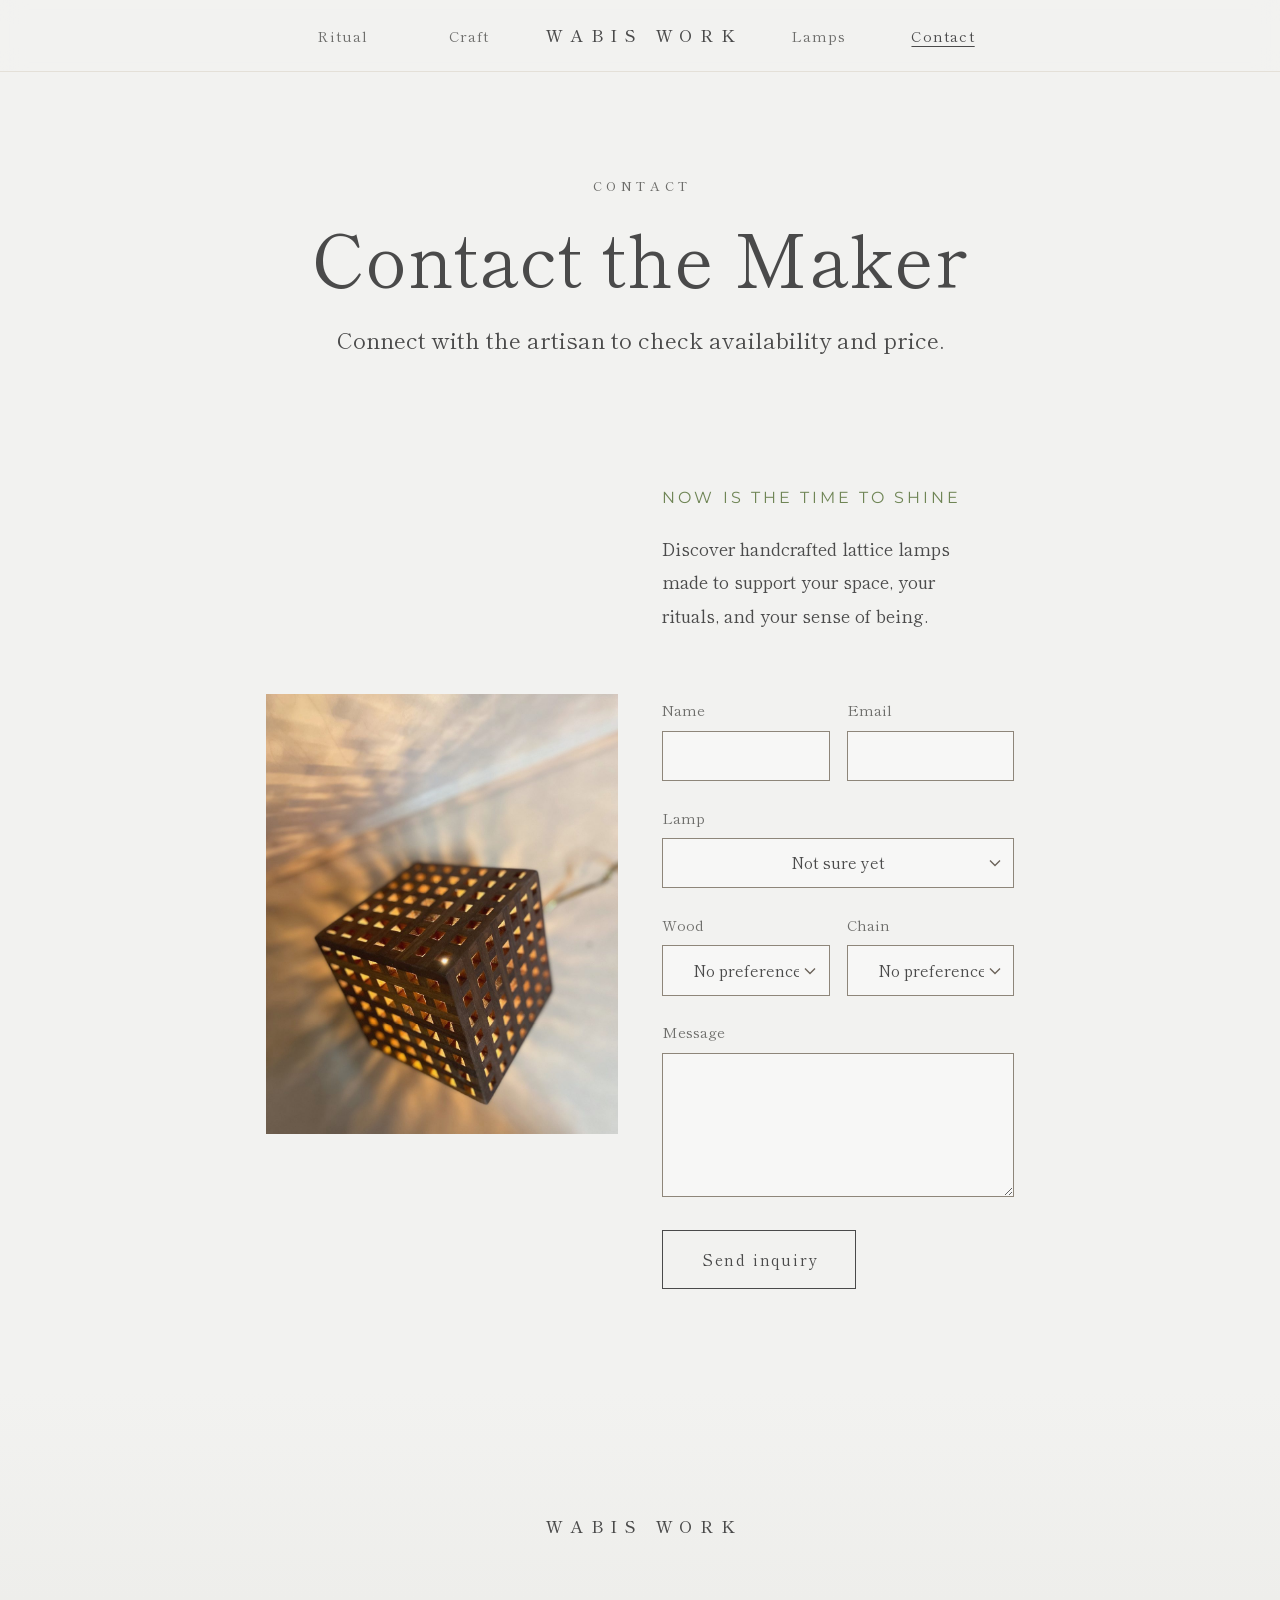
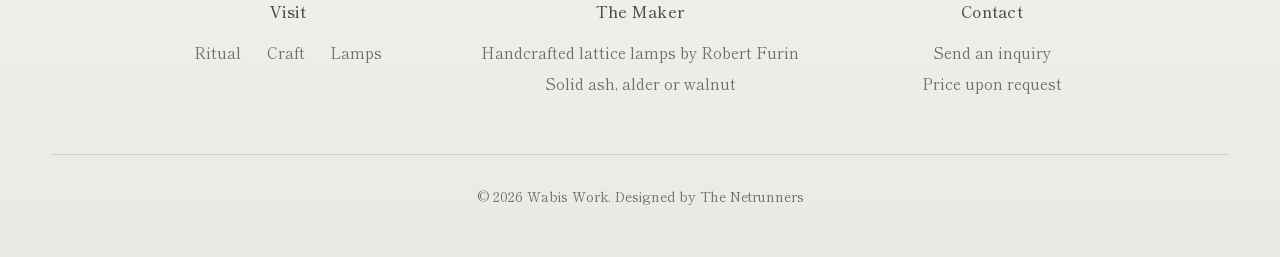
==== commit f33ba3c4: "Remove Netrunners link" ====
--- a/contact.html
+++ b/contact.html
@@ -82,7 +82,7 @@
         <p>Price upon request</p>
       </div>
     </div>
-    <p class="foot-base">© 2026 Wabis Work. Designed by <a href="https://nrlstudios.com" rel="noopener">The Netrunners</a></p>
+    <p class="foot-base">© 2026 Wabis Work. Designed by The Netrunners</p>
   </div>
 </footer>
 <script src="site.js" defer></script>
--- a/styles.css
+++ b/styles.css
@@ -5,6 +5,7 @@
 
 @font-face { font-family: "Shippori Mincho"; font-style: normal; font-weight: 400; font-display: swap; src: url("fonts/shippori-mincho-latin-400-normal.woff2") format("woff2"); }
 @font-face { font-family: "Shippori Mincho"; font-style: normal; font-weight: 500; font-display: swap; src: url("fonts/shippori-mincho-latin-500-normal.woff2") format("woff2"); }
+@font-face { font-family: "Montserrat"; font-style: normal; font-weight: 400; font-display: swap; src: url("fonts/montserrat-latin-400-normal.woff2") format("woff2"); }
 
 /* Moving between pages: a slow cross-fade; the header stays still */
 @view-transition { navigation: auto; }
@@ -14,10 +15,12 @@
 :root {
   --paper: #F2F2F0;
   --deep: #E9E9E5;
-  --ink: #2A2521;
-  --soft: #6C645A;
+  --ink: #4A4A4A;
+  --moss: #6F8555;
+  --soft: #6E6E6B;
   --line: #D6CEC0;
   --field: #8E867A;
+  --sans: "Montserrat", "Helvetica Neue", Arial, sans-serif;
   --font: "Shippori Mincho", "Hiragino Mincho ProN", "Yu Mincho", "Iowan Old Style", "Palatino Linotype", Palatino, Georgia, serif;
   --pad: clamp(1.25rem, 4vw, 4rem);
   --head: 4.5rem;
@@ -43,6 +46,15 @@
 /* Type */
 h1 { font-size: clamp(2.2rem, 1.2rem + 4.2vw, 4.6rem); line-height: 1.18; letter-spacing: 0.01em; }
 h2 { font-size: clamp(1.8rem, 1.15rem + 2.5vw, 2.9rem); line-height: 1.3; }
+/* Titles and links beside the photos follow Nakashima: small spaced capitals, moss green title, quiet grey link */
+.split-words h2 { font-family: var(--sans); font-size: clamp(0.8rem, 2cqi, 1rem); font-weight: 400; line-height: 1.4; letter-spacing: 0.19em; text-transform: uppercase; color: var(--moss); }
+.split-words p { font-size: clamp(0.88rem, 2.2cqi, 1.1rem); }
+.split-words .lead { font-size: clamp(0.9rem, 2.25cqi, 1.125rem); line-height: 1.75; }
+.split-words .statement { font-size: clamp(1rem, 2.6cqi, 1.3rem); line-height: 1.7; }
+.split-words .form-note { font-size: 0.95rem; }
+.split-words .more { padding: 0.4em 0; font-family: var(--sans); font-size: clamp(0.66rem, 1.5cqi, 0.75rem); letter-spacing: 0.17em; text-transform: uppercase; text-decoration: none; color: #858582; }
+.split-words .more::after { content: " >"; }
+.split-words .more:hover { color: var(--ink); }
 h3 { font-size: 1.2rem; font-weight: 500; line-height: 1.5; letter-spacing: 0.02em; }
 .lead { font-size: clamp(1.12rem, 1rem + 0.55vw, 1.4rem); line-height: 1.75; }
 .statement { font-size: clamp(1.3rem, 1.05rem + 1.1vw, 1.85rem); line-height: 1.55; }
@@ -92,11 +104,16 @@
 .hero { position: relative; height: 100vh; height: 100svh; min-height: 30rem; overflow: hidden; background: #6E5A44; cursor: grab; touch-action: pan-y; user-select: none; -webkit-user-select: none; }
 .hero.is-dragging { cursor: grabbing; }
 .hero:focus-visible { outline-offset: -6px; }
-.slide { position: absolute; inset: 0; width: 100%; height: 100%; object-fit: cover; transform: scale(1.06); will-change: translate; opacity: 0; transition: opacity 3.6s cubic-bezier(0.4, 0, 0.2, 1); }
-.slide.is-on { opacity: 1; }
-.js .slide.is-on { animation: drift 16s cubic-bezier(0.25, 0.1, 0.25, 1) both; }
-@keyframes drift { from { transform: scale(1.1); } to { transform: scale(1.06); } }
-.hero::after { content: ""; position: absolute; inset: auto 0 0 0; height: 5rem; background: linear-gradient(to top, rgba(30, 22, 14, 0.35), rgba(30, 22, 14, 0)); pointer-events: none; }
+/* Each photo arrives a touch close and settles slowly. The settle is a transition, not an animation, so a photo leaving on a click
+   never snaps back in size while it is still visible (that snap read as a bounce). */
+.slide { position: absolute; inset: 0; width: 100%; height: 100%; object-fit: cover; transform: scale(1.035); will-change: translate, transform; opacity: 0; transition: opacity 3.6s cubic-bezier(0.4, 0, 0.2, 1), transform 16s cubic-bezier(0.25, 0.1, 0.25, 1); }
+.slide.is-on { opacity: 1; transform: scale(1.02); }
+.hero::after { content: ""; position: absolute; inset: auto 0 0 0; height: 55%; background: linear-gradient(to top, rgba(24, 18, 12, 0.5), rgba(24, 18, 12, 0.18) 45%, rgba(24, 18, 12, 0)); pointer-events: none; }
+/* Words on the photo, as on Nakashima's opening image: lower left, white, quiet */
+.hero-words { position: absolute; z-index: 2; left: max(var(--pad), 2rem); bottom: clamp(4.5rem, 10vh, 7rem); max-width: 32rem; text-align: left; color: #FFFFFF; pointer-events: none; text-shadow: 0 1px 16px rgba(0, 0, 0, 0.25); }
+.hero-kicker { font-family: var(--sans); font-size: 0.75rem; letter-spacing: 0.19em; text-transform: uppercase; }
+.hero-words h1 { margin-top: 0.9rem; font-size: clamp(1.6rem, 1.2rem + 1.4vw, 2.4rem); line-height: 1.3; letter-spacing: 0.01em; }
+.hero-lead { margin-top: 0.9rem; max-width: 26rem; font-size: 1rem; line-height: 1.75; opacity: 0.92; }
 .dots { position: absolute; z-index: 2; left: 50%; bottom: 1.25rem; transform: translateX(-50%); display: flex; gap: 0.25rem; }
 .dots button { width: 2.25rem; height: 1.6rem; padding: 0; border: 0; background: none; cursor: pointer; }
 .dots button::before { content: ""; display: block; width: 100%; height: 1px; background: rgba(251, 247, 240, 0.45); }
@@ -106,11 +123,11 @@
 
 /* Split: a photo and its words side by side, set inside the page with wide margins all round.
    Photos are modest in size so the page breathes; sides alternate down each page. */
-.split { display: grid; grid-template-columns: 1fr 1fr; align-items: center; gap: clamp(3rem, 8vw, 9rem); max-width: 78rem; margin-inline: auto; padding: clamp(5rem, 11vw, 10rem) var(--pad); }
-.split-media { position: relative; display: block; width: 100%; max-width: 27rem; aspect-ratio: 4 / 5; justify-self: center; overflow: hidden; background: #E3DDD1; }
+.split { container-type: inline-size; display: grid; grid-template-columns: minmax(16rem, 22rem) minmax(16rem, 22rem); justify-content: center; align-items: center; gap: clamp(1.75rem, 3.5vw, 3rem); max-width: 68rem; margin-inline: auto; padding: clamp(2rem, 4vw, 3.5rem) var(--pad); }
+.split-media { position: relative; display: block; width: 100%; max-width: 22rem; aspect-ratio: 4 / 5; justify-self: center; overflow: hidden; background: #E3DDD1; }
 .split-media img { position: absolute; inset: 0; width: 100%; height: 100%; object-fit: cover; }
-.split-words { display: flex; flex-direction: column; justify-content: center; }
-.split-words > .inner { max-width: 26rem; margin-inline: auto; }
+.split-words { display: flex; flex-direction: column; justify-content: center; text-align: left; }
+.split-words > .inner { max-width: none; margin-inline: 0; }
 .split--flip .split-media { order: 2; }
 
 /* Frames in grids */
@@ -178,15 +195,20 @@
 .foot-cols h3 { font-size: 1rem; margin-bottom: 0.9rem; }
 .foot-cols p, .foot-cols li { font-size: 0.95rem; line-height: 2; color: var(--soft); }
 .foot-cols a { text-decoration: none; }
+.foot-cols ul { display: flex; flex-wrap: wrap; justify-content: center; gap: 0.25rem 1.6rem; }
 .foot-cols a:hover { text-decoration: underline; color: var(--ink); }
 .foot-base { margin-top: clamp(2.5rem, 5vw, 3.5rem); padding-top: 1.75rem; border-top: 1px solid var(--line); font-size: 0.86rem; color: var(--soft); }
 
 /* Tablet and phone */
-@media (max-width: 70rem) {
-  .split { grid-template-columns: 1fr; gap: 3.5rem; padding-block: clamp(4rem, 10vw, 7rem); }
+@media (max-width: 44rem) {
+  .split, .split--flip { grid-template-columns: 1fr; gap: 1.75rem; padding-block: clamp(2rem, 7vw, 3rem); }
   .split-media { max-width: none; aspect-ratio: auto; height: min(calc((100vw - 2 * var(--pad)) * 1.25), 85vh); height: min(calc((100vw - 2 * var(--pad)) * 1.25), 85svh); }
   .split--flip .split-media { order: 0; }
   .split-words > .inner { max-width: 34rem; }
+  .split-words h2 { font-size: 1rem; }
+  .split-words p { font-size: 1.05rem; }
+  .split-words .lead { font-size: 1.125rem; }
+  .split-words .more { font-size: 0.75rem; }
 }
 @media (max-width: 56rem) {
   .steps-list { grid-template-columns: 1fr; gap: 2.75rem; }
@@ -207,7 +229,7 @@
 }
 /* Alive: photos that answer the cursor and the scroll (driven by site.js), words that rise into place */
 [data-live] { overflow: hidden; }
-[data-live] img { will-change: translate; transform: scale(1.1); }
+[data-live] img { will-change: translate; transform: scale(1.05); }
 .js [data-reveal] { opacity: 0; transform: translateY(14px); transition: opacity 2.2s cubic-bezier(0.4, 0, 0.2, 1), transform 2.6s cubic-bezier(0.2, 0.6, 0.2, 1); }
 .js [data-reveal].is-in { opacity: 1; transform: none; }
 
@@ -216,6 +238,5 @@
   .js [data-reveal] { opacity: 1; transform: none; transition: none; }
   ::view-transition-old(root), ::view-transition-new(root) { animation: none; }
   .slide { transition: none; }
-  .js .slide.is-on { animation: none; }
   .btn, .opt .frame, .opt .swatch, .split-media img { transition: none; }
 }
